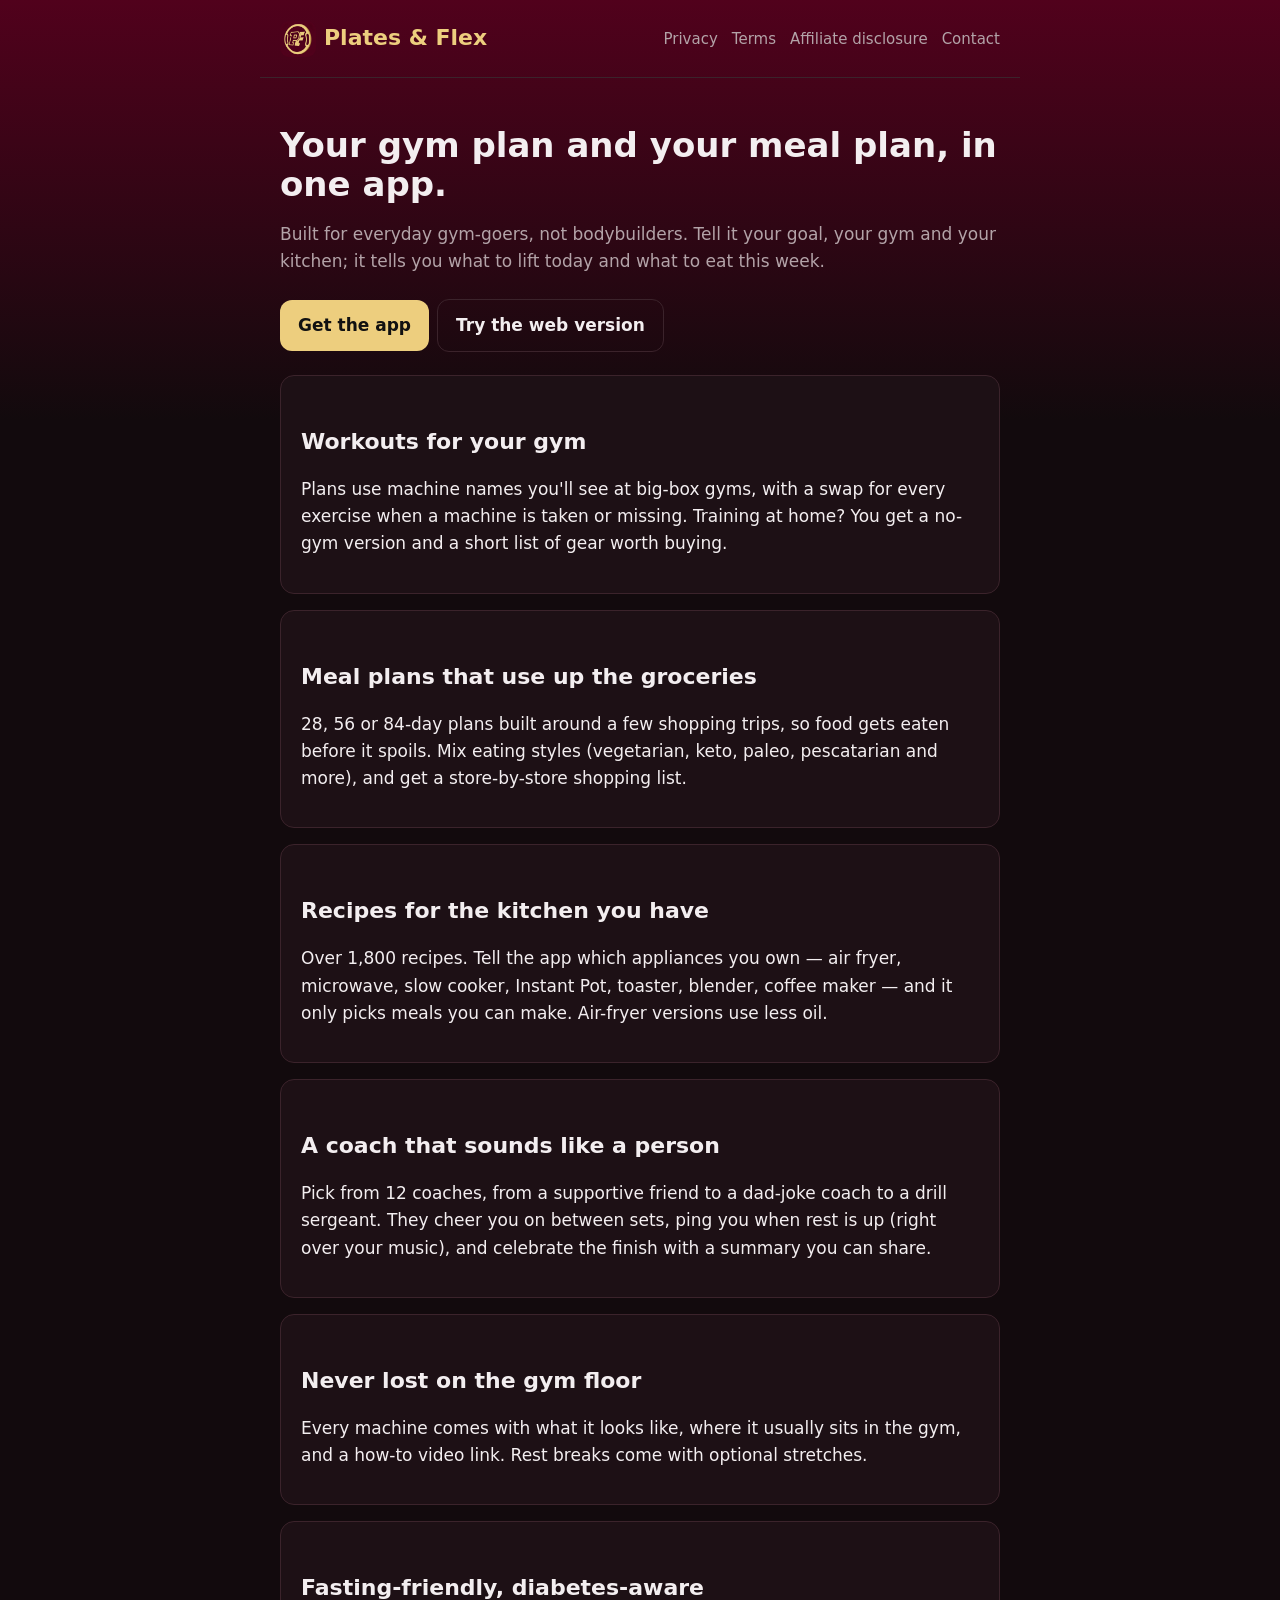
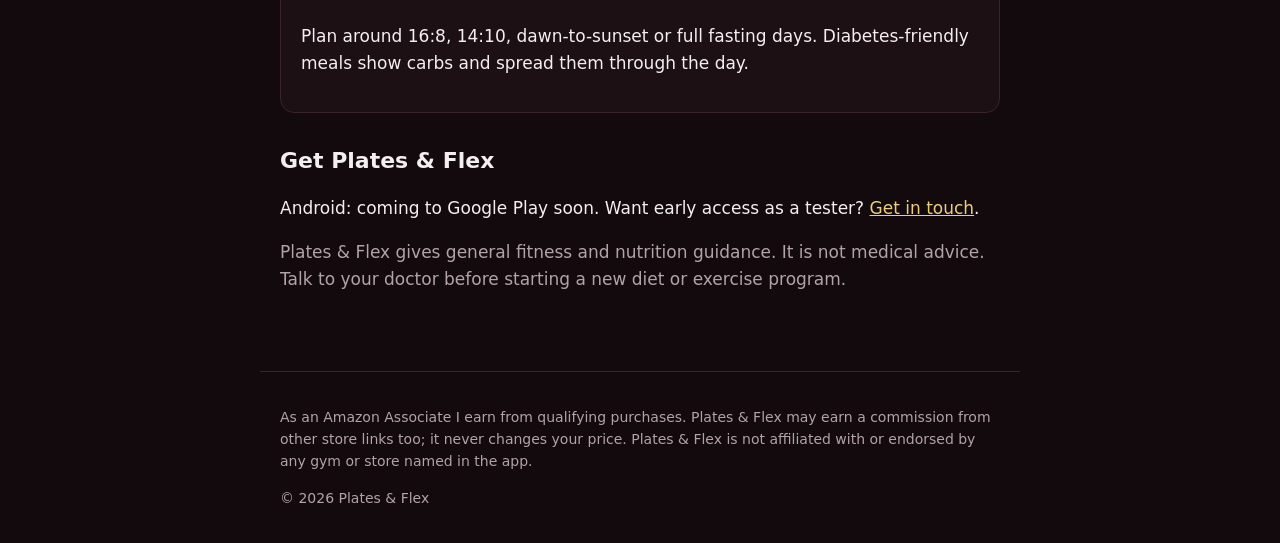
==== index.html @ c90c6e28 "Plates & Flex website: home, privacy, terms, disclosure, contact" ====
<!doctype html><html lang="en"><head><meta charset="utf-8"><meta name="viewport" content="width=device-width,initial-scale=1"><link rel="stylesheet" href="style.css"><link rel="icon" href="logo.png"><title>Plates &amp; Flex — gym plans and meal plans for real people</title><meta name="description" content="A simple gym plan and meal plan for everyday gym-goers. Workouts built for the machines at your gym, meal plans built around one grocery trip, and recipes for the kitchen you actually have."></head><body>
<header><a class="brand" href="index.html"><img src="logo.png" alt="" width="36" height="36" style="vertical-align:middle;border-radius:9px;margin-right:8px">Plates &amp; Flex</a><nav><a href="privacy.html">Privacy</a><a href="terms.html">Terms</a><a href="disclosure.html">Affiliate disclosure</a><a href="contact.html">Contact</a></nav></header><main>
<h1>Your gym plan and your meal plan, in one app.</h1>
<p class="muted">Built for everyday gym-goers, not bodybuilders. Tell it your goal, your gym and your kitchen; it tells you what to lift today and what to eat this week.</p>
<p><a class="btn" href="#get">Get the app</a><a class="btn alt" href="https://claude.ai/artifact/4EQFwFwK6ukzKdKcG1Pnz3">Try the web version</a></p>
<div class="card"><h2>Workouts for your gym</h2><p>Plans use machine names you'll see at big-box gyms, with a swap for every exercise when a machine is taken or missing. Training at home? You get a no-gym version and a short list of gear worth buying.</p></div>
<div class="card"><h2>Meal plans that use up the groceries</h2><p>28, 56 or 84-day plans built around a few shopping trips, so food gets eaten before it spoils. Mix eating styles (vegetarian, keto, paleo, pescatarian and more), and get a store-by-store shopping list.</p></div>
<div class="card"><h2>Recipes for the kitchen you have</h2><p>Over 1,800 recipes. Tell the app which appliances you own — air fryer, microwave, slow cooker, Instant Pot, toaster, blender, coffee maker — and it only picks meals you can make. Air-fryer versions use less oil.</p></div>
<div class="card"><h2>A coach that sounds like a person</h2><p>Pick from 12 coaches, from a supportive friend to a dad-joke coach to a drill sergeant. They cheer you on between sets, ping you when rest is up (right over your music), and celebrate the finish with a summary you can share.</p></div>
<div class="card"><h2>Never lost on the gym floor</h2><p>Every machine comes with what it looks like, where it usually sits in the gym, and a how-to video link. Rest breaks come with optional stretches.</p></div>
<div class="card"><h2>Fasting-friendly, diabetes-aware</h2><p>Plan around 16:8, 14:10, dawn-to-sunset or full fasting days. Diabetes-friendly meals show carbs and spread them through the day.</p></div>
<h2 id="get">Get Plates &amp; Flex</h2>
<p>Android: coming to Google Play soon. Want early access as a tester? <a href="contact.html">Get in touch</a>.</p>
<p class="muted">Plates &amp; Flex gives general fitness and nutrition guidance. It is not medical advice. Talk to your doctor before starting a new diet or exercise program.</p>
</main><footer><p>As an Amazon Associate I earn from qualifying purchases. Plates &amp; Flex may earn a commission from other store links too; it never changes your price. Plates &amp; Flex is not affiliated with or endorsed by any gym or store named in the app.</p><p>&copy; 2026 Plates &amp; Flex</p></footer></body></html>
---- style.css ----
:root{--bg:#120a0d;--panel:#1d1015;--ink:#f3eef0;--muted:#b3a3a8;--plate:#edce7e;--line:#3b232b}
*{box-sizing:border-box}body{margin:0;background:linear-gradient(180deg,#51011c 0,var(--bg) 420px) no-repeat,var(--bg);color:var(--ink);font:17px/1.6 system-ui,-apple-system,Segoe UI,Roboto,sans-serif}
header,main,footer{max-width:760px;margin:0 auto;padding:20px}
header{display:flex;justify-content:space-between;align-items:center;gap:12px;flex-wrap:wrap;border-bottom:1px solid var(--line)}
header a.brand{color:var(--plate);font-weight:800;font-size:22px;text-decoration:none}
nav a{color:var(--muted);margin-left:14px;text-decoration:none;font-size:15px}nav a:hover{color:var(--ink)}
h1{font-size:34px;line-height:1.15;margin:28px 0 10px}h2{font-size:22px;margin:30px 0 8px}
a{color:var(--plate)}.muted{color:var(--muted)}
.card{background:var(--panel);border:1px solid var(--line);border-radius:14px;padding:18px 20px;margin:16px 0}
.btn{display:inline-block;background:var(--plate);color:#111;font-weight:700;padding:12px 18px;border-radius:12px;text-decoration:none;margin:6px 8px 6px 0}
.btn.alt{background:transparent;color:var(--ink);border:1px solid var(--line)}
ul{padding-left:22px}footer{color:var(--muted);font-size:14px;border-top:1px solid var(--line);margin-top:40px}
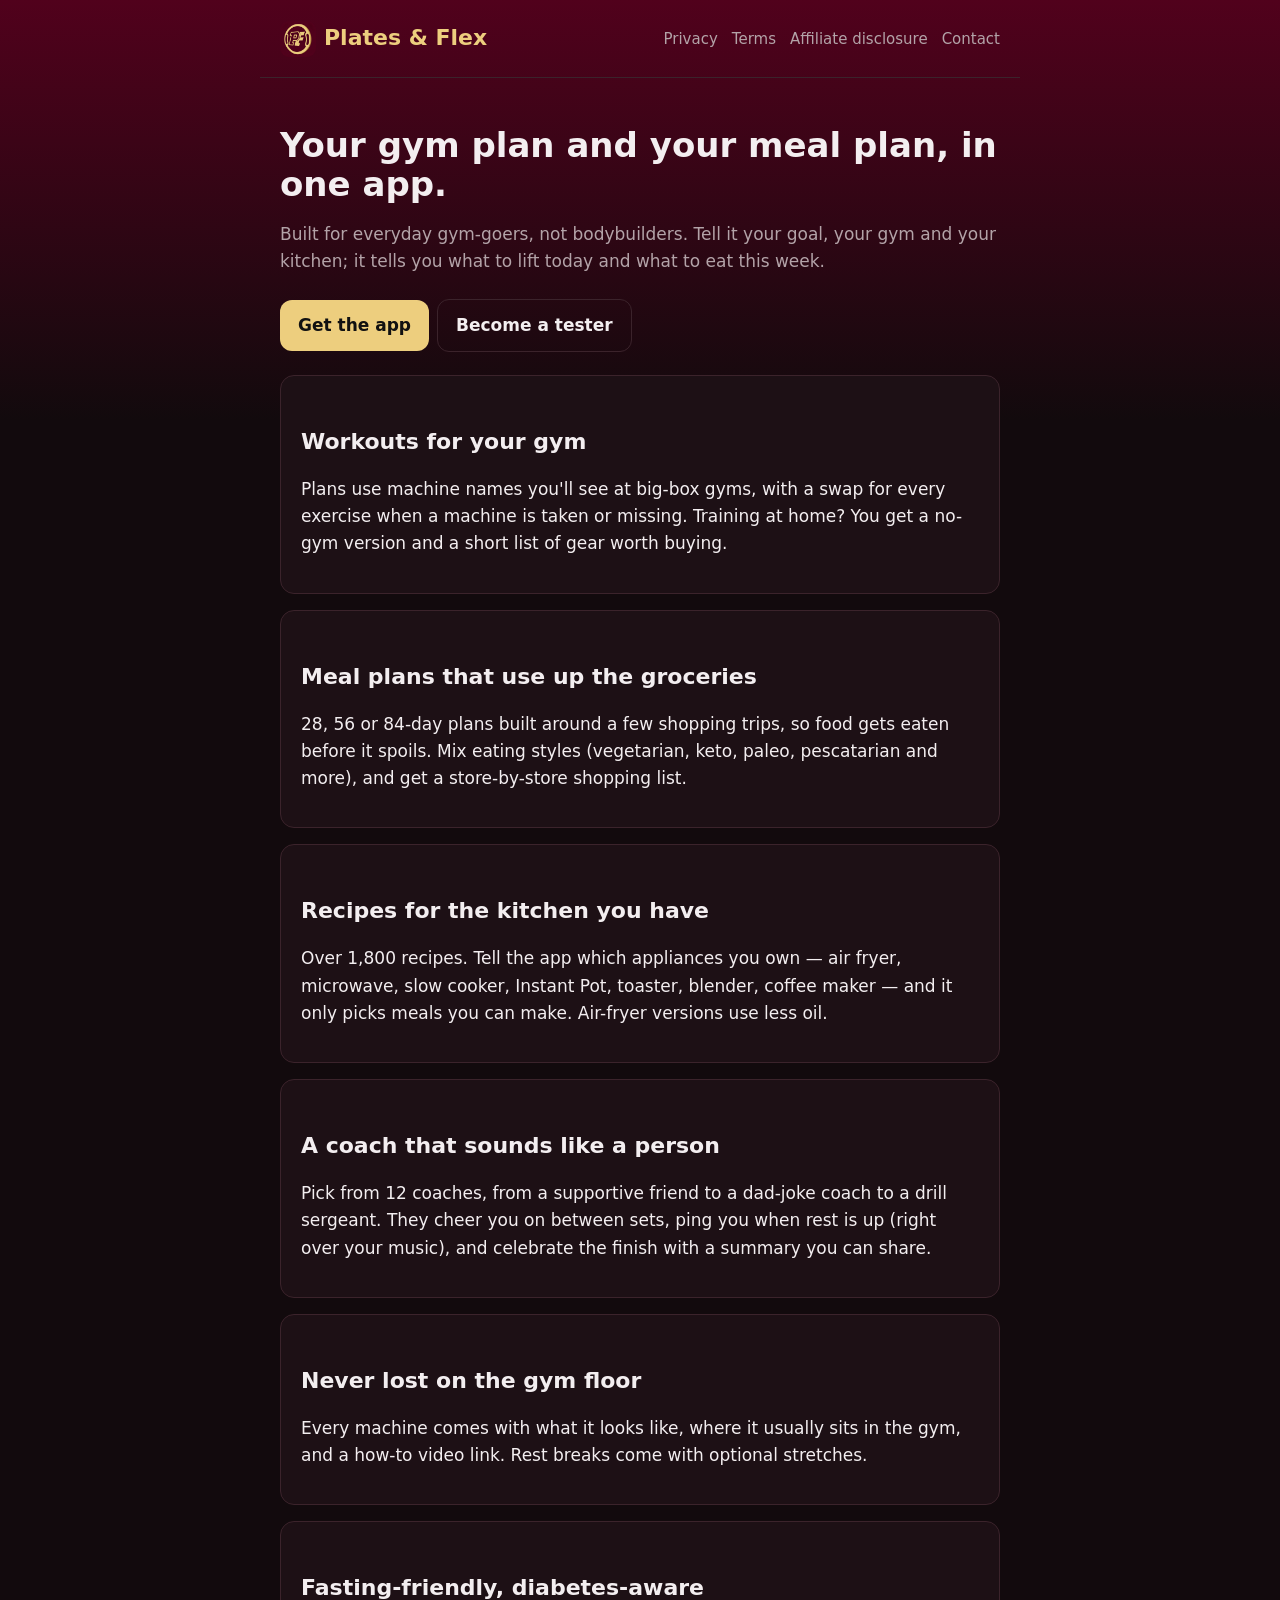
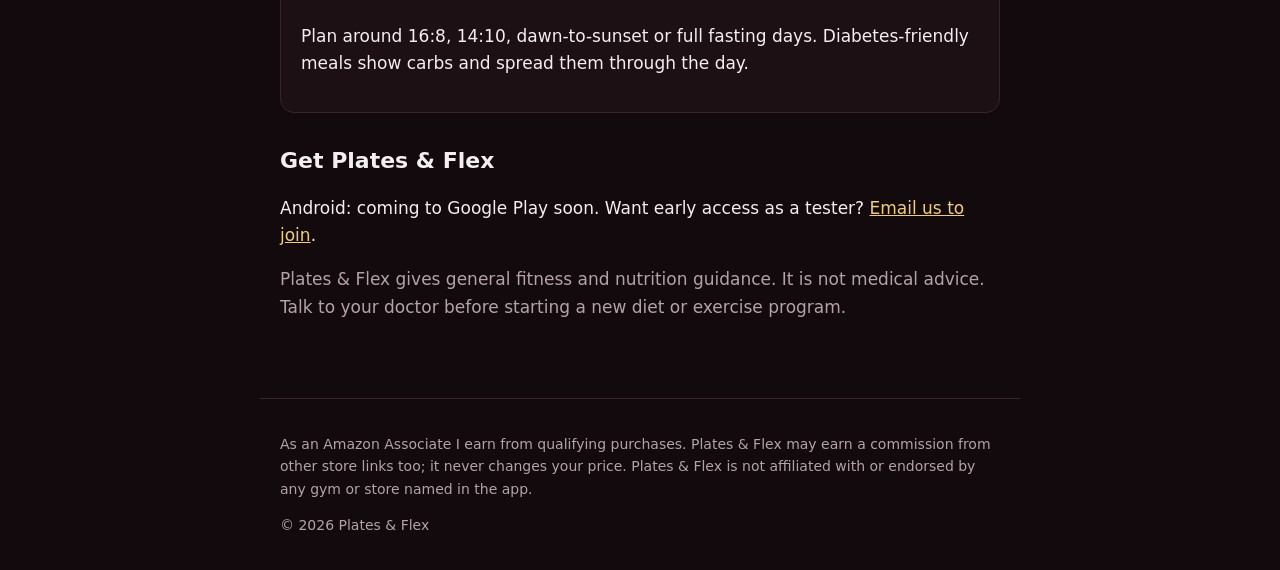
==== commit 7e7d08f9: "Home page: Become a tester button" ====
--- a/index.html
+++ b/index.html
@@ -2,7 +2,7 @@
 <header><a class="brand" href="index.html"><img src="logo.png" alt="" width="36" height="36" style="vertical-align:middle;border-radius:9px;margin-right:8px">Plates &amp; Flex</a><nav><a href="privacy.html">Privacy</a><a href="terms.html">Terms</a><a href="disclosure.html">Affiliate disclosure</a><a href="contact.html">Contact</a></nav></header><main>
 <h1>Your gym plan and your meal plan, in one app.</h1>
 <p class="muted">Built for everyday gym-goers, not bodybuilders. Tell it your goal, your gym and your kitchen; it tells you what to lift today and what to eat this week.</p>
-<p><a class="btn" href="#get">Get the app</a><a class="btn alt" href="https://claude.ai/artifact/4EQFwFwK6ukzKdKcG1Pnz3">Try the web version</a></p>
+<p><a class="btn" href="#get">Get the app</a><a class="btn alt" href="mailto:plates.flex@gmail.com?subject=I%27d%20like%20to%20test%20Plates%20%26%20Flex&body=Hi!%20I%27d%20like%20to%20be%20a%20tester.%20My%20Android%20phone%20is%3A%20">Become a tester</a></p>
 <div class="card"><h2>Workouts for your gym</h2><p>Plans use machine names you'll see at big-box gyms, with a swap for every exercise when a machine is taken or missing. Training at home? You get a no-gym version and a short list of gear worth buying.</p></div>
 <div class="card"><h2>Meal plans that use up the groceries</h2><p>28, 56 or 84-day plans built around a few shopping trips, so food gets eaten before it spoils. Mix eating styles (vegetarian, keto, paleo, pescatarian and more), and get a store-by-store shopping list.</p></div>
 <div class="card"><h2>Recipes for the kitchen you have</h2><p>Over 1,800 recipes. Tell the app which appliances you own — air fryer, microwave, slow cooker, Instant Pot, toaster, blender, coffee maker — and it only picks meals you can make. Air-fryer versions use less oil.</p></div>
@@ -10,6 +10,6 @@
 <div class="card"><h2>Never lost on the gym floor</h2><p>Every machine comes with what it looks like, where it usually sits in the gym, and a how-to video link. Rest breaks come with optional stretches.</p></div>
 <div class="card"><h2>Fasting-friendly, diabetes-aware</h2><p>Plan around 16:8, 14:10, dawn-to-sunset or full fasting days. Diabetes-friendly meals show carbs and spread them through the day.</p></div>
 <h2 id="get">Get Plates &amp; Flex</h2>
-<p>Android: coming to Google Play soon. Want early access as a tester? <a href="contact.html">Get in touch</a>.</p>
+<p>Android: coming to Google Play soon. Want early access as a tester? <a href="mailto:plates.flex@gmail.com?subject=I%27d%20like%20to%20test%20Plates%20%26%20Flex">Email us to join</a>.</p>
 <p class="muted">Plates &amp; Flex gives general fitness and nutrition guidance. It is not medical advice. Talk to your doctor before starting a new diet or exercise program.</p>
 </main><footer><p>As an Amazon Associate I earn from qualifying purchases. Plates &amp; Flex may earn a commission from other store links too; it never changes your price. Plates &amp; Flex is not affiliated with or endorsed by any gym or store named in the app.</p><p>&copy; 2026 Plates &amp; Flex</p></footer></body></html>
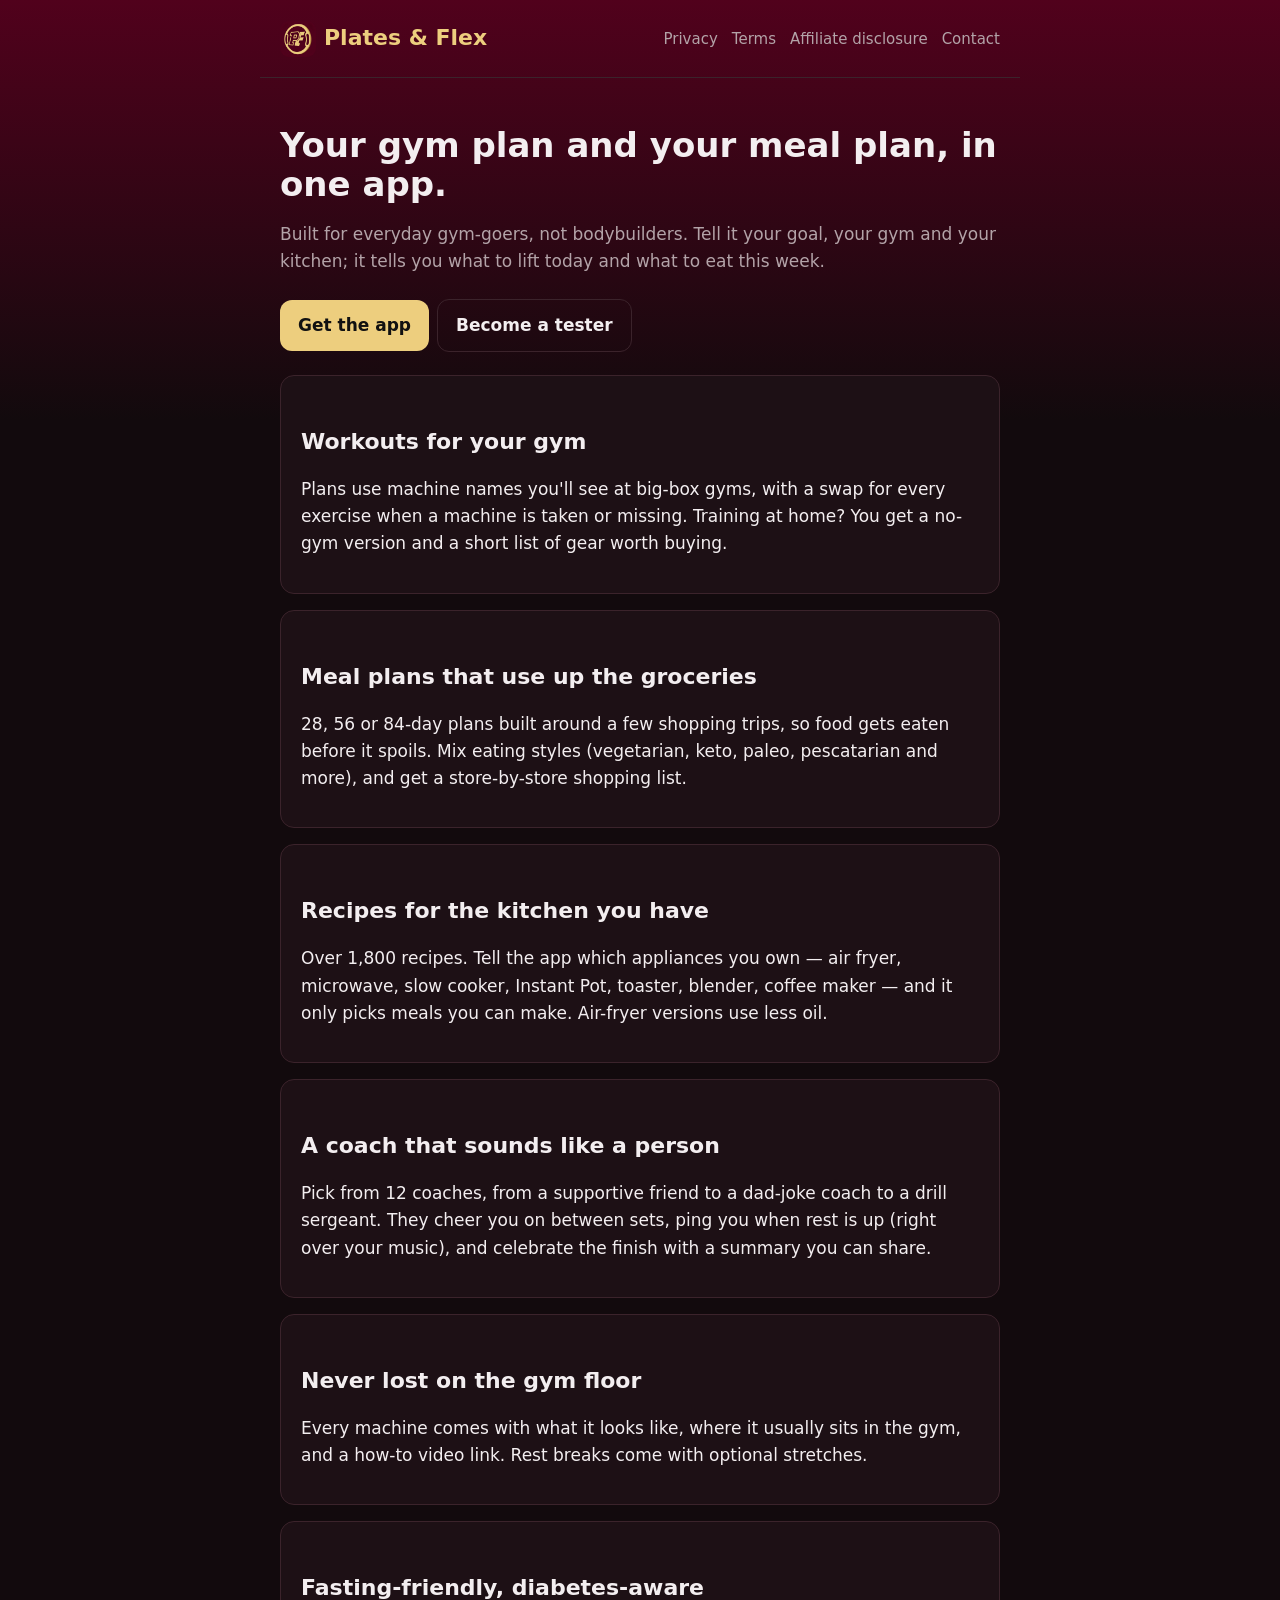
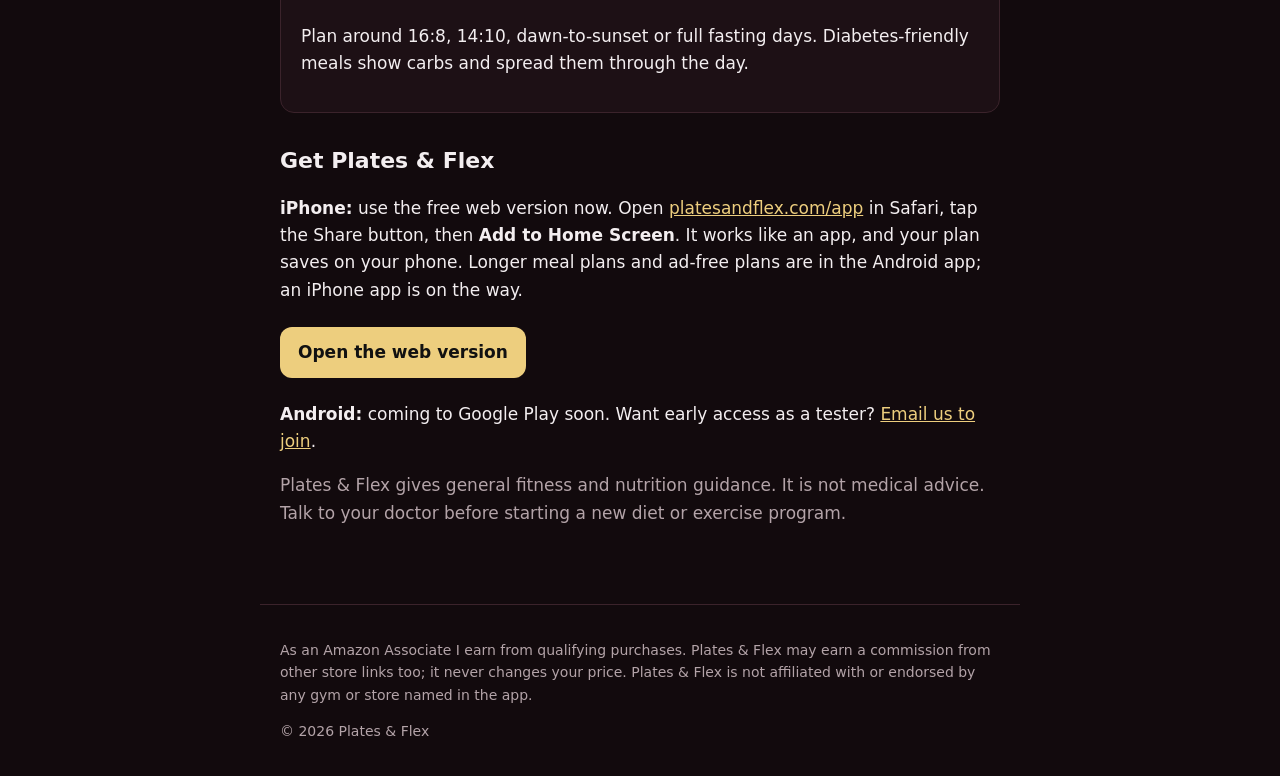
==== commit 1bf8ded0: "Add iPhone web version section to homepage" ====
--- a/index.html
+++ b/index.html
@@ -1,8 +1,9 @@
-<!doctype html><html lang="en"><head><meta charset="utf-8"><meta name="viewport" content="width=device-width,initial-scale=1"><link rel="stylesheet" href="style.css"><link rel="icon" href="logo.png"><title>Plates &amp; Flex — gym plans and meal plans for real people</title><meta name="description" content="A simple gym plan and meal plan for everyday gym-goers. Workouts built for the machines at your gym, meal plans built around one grocery trip, and recipes for the kitchen you actually have."></head><body>
+<!doctype html><html lang="en"><head>
+  <meta name='impact-site-verification' value='c4db37b5-ac3e-4b51-a8a5-836818520a59'><meta charset="utf-8"><meta name="viewport" content="width=device-width,initial-scale=1"><link rel="stylesheet" href="style.css"><link rel="icon" href="logo.png"><title>Plates &amp; Flex — gym plans and meal plans for real people</title><meta name="description" content="A simple gym plan and meal plan for everyday gym-goers. Workouts built for the machines at your gym, meal plans built around one grocery trip, and recipes for the kitchen you actually have."></head><body>
 <header><a class="brand" href="index.html"><img src="logo.png" alt="" width="36" height="36" style="vertical-align:middle;border-radius:9px;margin-right:8px">Plates &amp; Flex</a><nav><a href="privacy.html">Privacy</a><a href="terms.html">Terms</a><a href="disclosure.html">Affiliate disclosure</a><a href="contact.html">Contact</a></nav></header><main>
 <h1>Your gym plan and your meal plan, in one app.</h1>
 <p class="muted">Built for everyday gym-goers, not bodybuilders. Tell it your goal, your gym and your kitchen; it tells you what to lift today and what to eat this week.</p>
-<p><a class="btn" href="#get">Get the app</a><a class="btn alt" href="mailto:plates.flex@gmail.com?subject=I%27d%20like%20to%20test%20Plates%20%26%20Flex&body=Hi!%20I%27d%20like%20to%20be%20a%20tester.%20My%20Android%20phone%20is%3A%20">Become a tester</a></p>
+<p><a class="btn" href="#get">Get the app</a><a class="btn alt" href="mailto:support@platesandflex.com?subject=I%27d%20like%20to%20test%20Plates%20%26%20Flex&body=Hi!%20I%27d%20like%20to%20be%20a%20tester.%20My%20Android%20phone%20is%3A%20">Become a tester</a></p>
 <div class="card"><h2>Workouts for your gym</h2><p>Plans use machine names you'll see at big-box gyms, with a swap for every exercise when a machine is taken or missing. Training at home? You get a no-gym version and a short list of gear worth buying.</p></div>
 <div class="card"><h2>Meal plans that use up the groceries</h2><p>28, 56 or 84-day plans built around a few shopping trips, so food gets eaten before it spoils. Mix eating styles (vegetarian, keto, paleo, pescatarian and more), and get a store-by-store shopping list.</p></div>
 <div class="card"><h2>Recipes for the kitchen you have</h2><p>Over 1,800 recipes. Tell the app which appliances you own — air fryer, microwave, slow cooker, Instant Pot, toaster, blender, coffee maker — and it only picks meals you can make. Air-fryer versions use less oil.</p></div>
@@ -10,6 +11,8 @@
 <div class="card"><h2>Never lost on the gym floor</h2><p>Every machine comes with what it looks like, where it usually sits in the gym, and a how-to video link. Rest breaks come with optional stretches.</p></div>
 <div class="card"><h2>Fasting-friendly, diabetes-aware</h2><p>Plan around 16:8, 14:10, dawn-to-sunset or full fasting days. Diabetes-friendly meals show carbs and spread them through the day.</p></div>
 <h2 id="get">Get Plates &amp; Flex</h2>
-<p>Android: coming to Google Play soon. Want early access as a tester? <a href="mailto:plates.flex@gmail.com?subject=I%27d%20like%20to%20test%20Plates%20%26%20Flex">Email us to join</a>.</p>
+<p><b>iPhone:</b> use the free web version now. Open <a href="app/">platesandflex.com/app</a> in Safari, tap the Share button, then <b>Add to Home Screen</b>. It works like an app, and your plan saves on your phone. Longer meal plans and ad-free plans are in the Android app; an iPhone app is on the way.</p>
+<p><a class="btn" href="app/">Open the web version</a></p>
+<p><b>Android:</b> coming to Google Play soon. Want early access as a tester? <a href="mailto:support@platesandflex.com?subject=I%27d%20like%20to%20test%20Plates%20%26%20Flex">Email us to join</a>.</p>
 <p class="muted">Plates &amp; Flex gives general fitness and nutrition guidance. It is not medical advice. Talk to your doctor before starting a new diet or exercise program.</p>
 </main><footer><p>As an Amazon Associate I earn from qualifying purchases. Plates &amp; Flex may earn a commission from other store links too; it never changes your price. Plates &amp; Flex is not affiliated with or endorsed by any gym or store named in the app.</p><p>&copy; 2026 Plates &amp; Flex</p></footer></body></html>
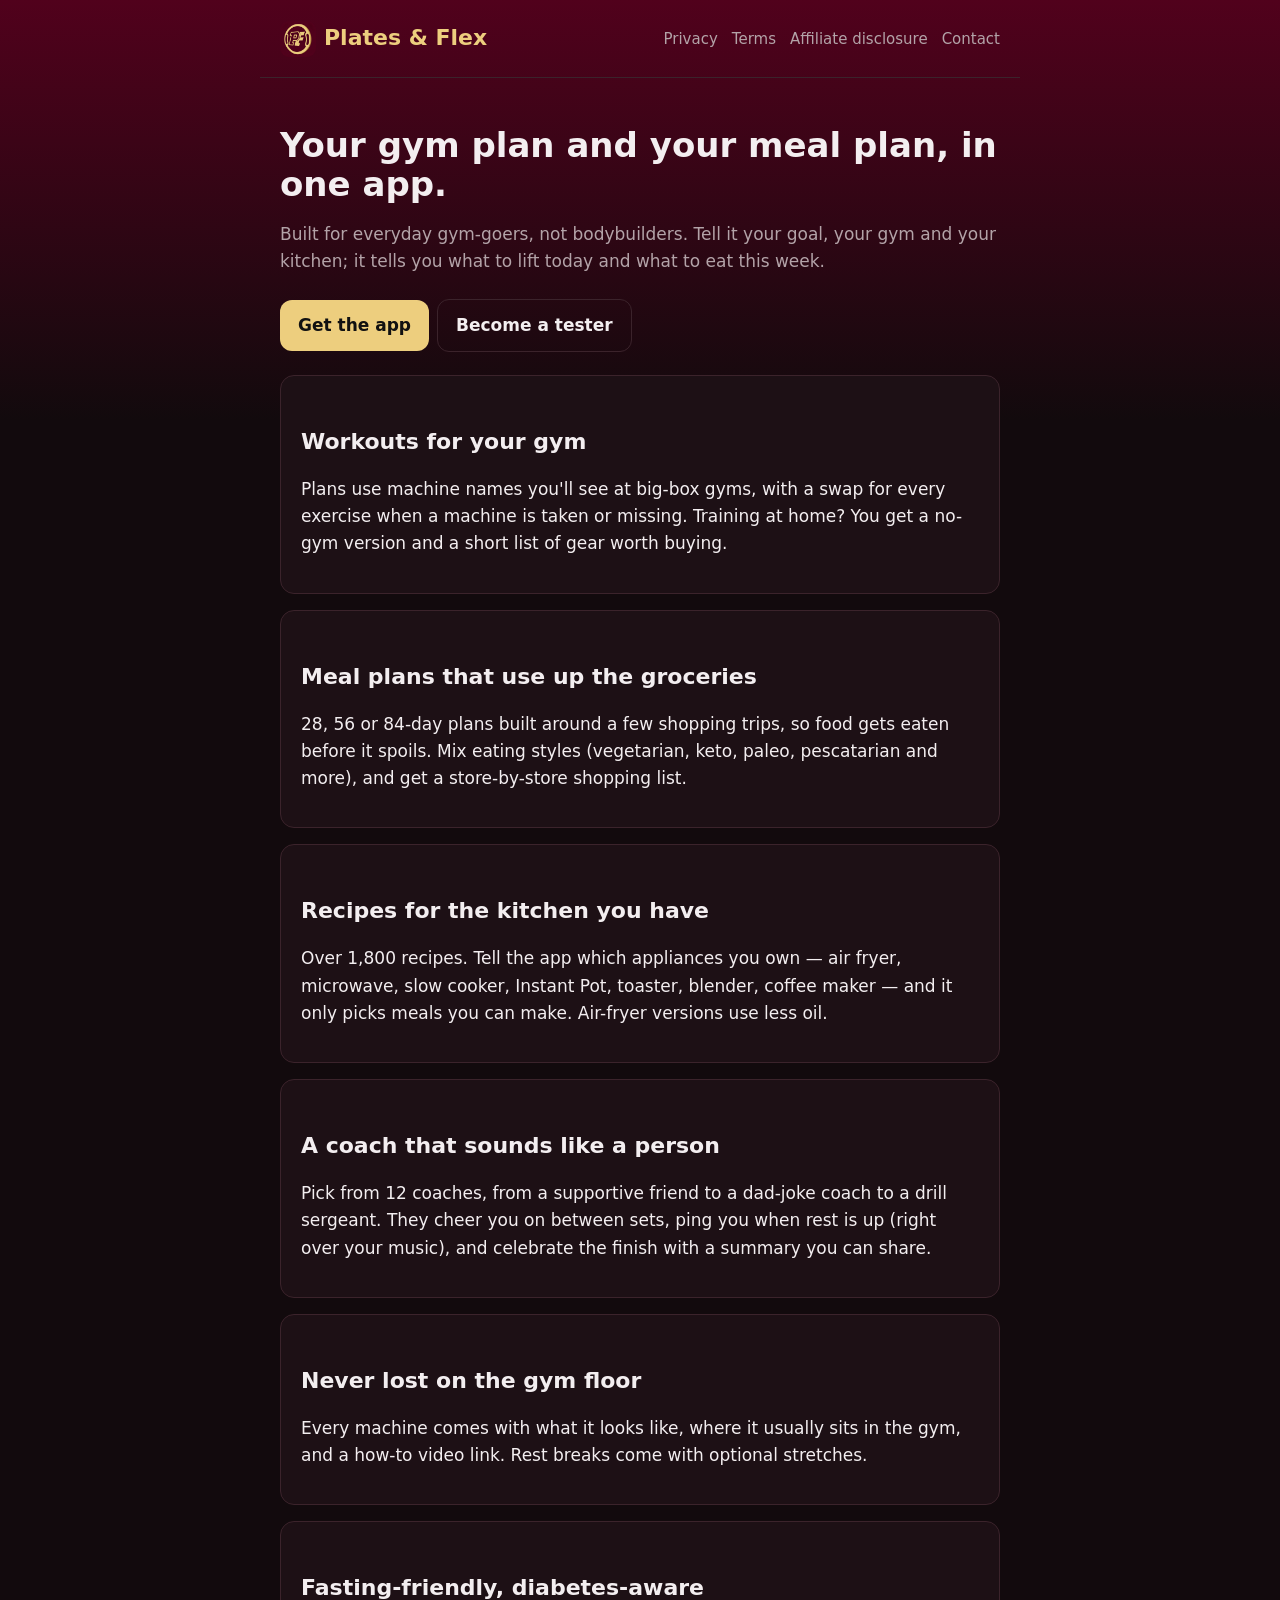
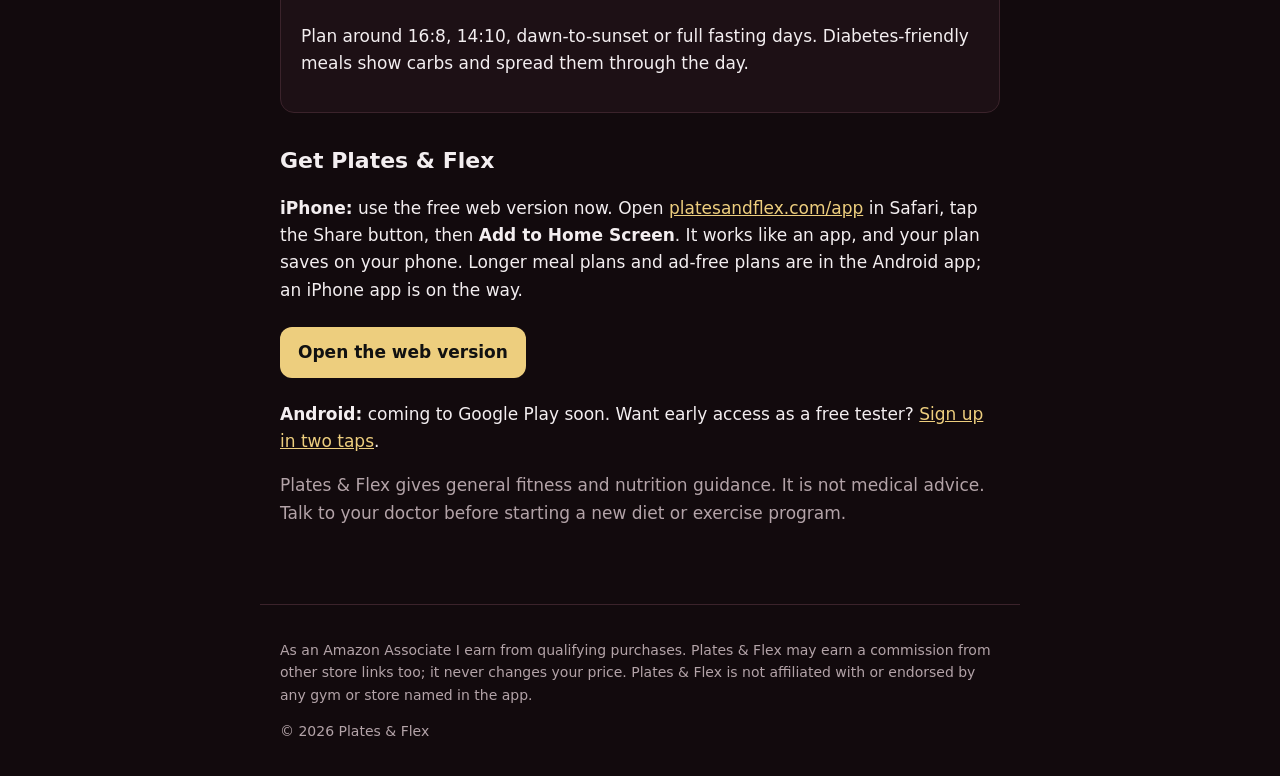
==== commit a75eac64: "Point Become a tester links to /test" ====
--- a/index.html
+++ b/index.html
@@ -3,7 +3,7 @@
 <header><a class="brand" href="index.html"><img src="logo.png" alt="" width="36" height="36" style="vertical-align:middle;border-radius:9px;margin-right:8px">Plates &amp; Flex</a><nav><a href="privacy.html">Privacy</a><a href="terms.html">Terms</a><a href="disclosure.html">Affiliate disclosure</a><a href="contact.html">Contact</a></nav></header><main>
 <h1>Your gym plan and your meal plan, in one app.</h1>
 <p class="muted">Built for everyday gym-goers, not bodybuilders. Tell it your goal, your gym and your kitchen; it tells you what to lift today and what to eat this week.</p>
-<p><a class="btn" href="#get">Get the app</a><a class="btn alt" href="mailto:support@platesandflex.com?subject=I%27d%20like%20to%20test%20Plates%20%26%20Flex&body=Hi!%20I%27d%20like%20to%20be%20a%20tester.%20My%20Android%20phone%20is%3A%20">Become a tester</a></p>
+<p><a class="btn" href="#get">Get the app</a><a class="btn alt" href="test/">Become a tester</a></p>
 <div class="card"><h2>Workouts for your gym</h2><p>Plans use machine names you'll see at big-box gyms, with a swap for every exercise when a machine is taken or missing. Training at home? You get a no-gym version and a short list of gear worth buying.</p></div>
 <div class="card"><h2>Meal plans that use up the groceries</h2><p>28, 56 or 84-day plans built around a few shopping trips, so food gets eaten before it spoils. Mix eating styles (vegetarian, keto, paleo, pescatarian and more), and get a store-by-store shopping list.</p></div>
 <div class="card"><h2>Recipes for the kitchen you have</h2><p>Over 1,800 recipes. Tell the app which appliances you own — air fryer, microwave, slow cooker, Instant Pot, toaster, blender, coffee maker — and it only picks meals you can make. Air-fryer versions use less oil.</p></div>
@@ -13,6 +13,6 @@
 <h2 id="get">Get Plates &amp; Flex</h2>
 <p><b>iPhone:</b> use the free web version now. Open <a href="app/">platesandflex.com/app</a> in Safari, tap the Share button, then <b>Add to Home Screen</b>. It works like an app, and your plan saves on your phone. Longer meal plans and ad-free plans are in the Android app; an iPhone app is on the way.</p>
 <p><a class="btn" href="app/">Open the web version</a></p>
-<p><b>Android:</b> coming to Google Play soon. Want early access as a tester? <a href="mailto:support@platesandflex.com?subject=I%27d%20like%20to%20test%20Plates%20%26%20Flex">Email us to join</a>.</p>
+<p><b>Android:</b> coming to Google Play soon. Want early access as a free tester? <a href="test/">Sign up in two taps</a>.</p>
 <p class="muted">Plates &amp; Flex gives general fitness and nutrition guidance. It is not medical advice. Talk to your doctor before starting a new diet or exercise program.</p>
 </main><footer><p>As an Amazon Associate I earn from qualifying purchases. Plates &amp; Flex may earn a commission from other store links too; it never changes your price. Plates &amp; Flex is not affiliated with or endorsed by any gym or store named in the app.</p><p>&copy; 2026 Plates &amp; Flex</p></footer></body></html>
